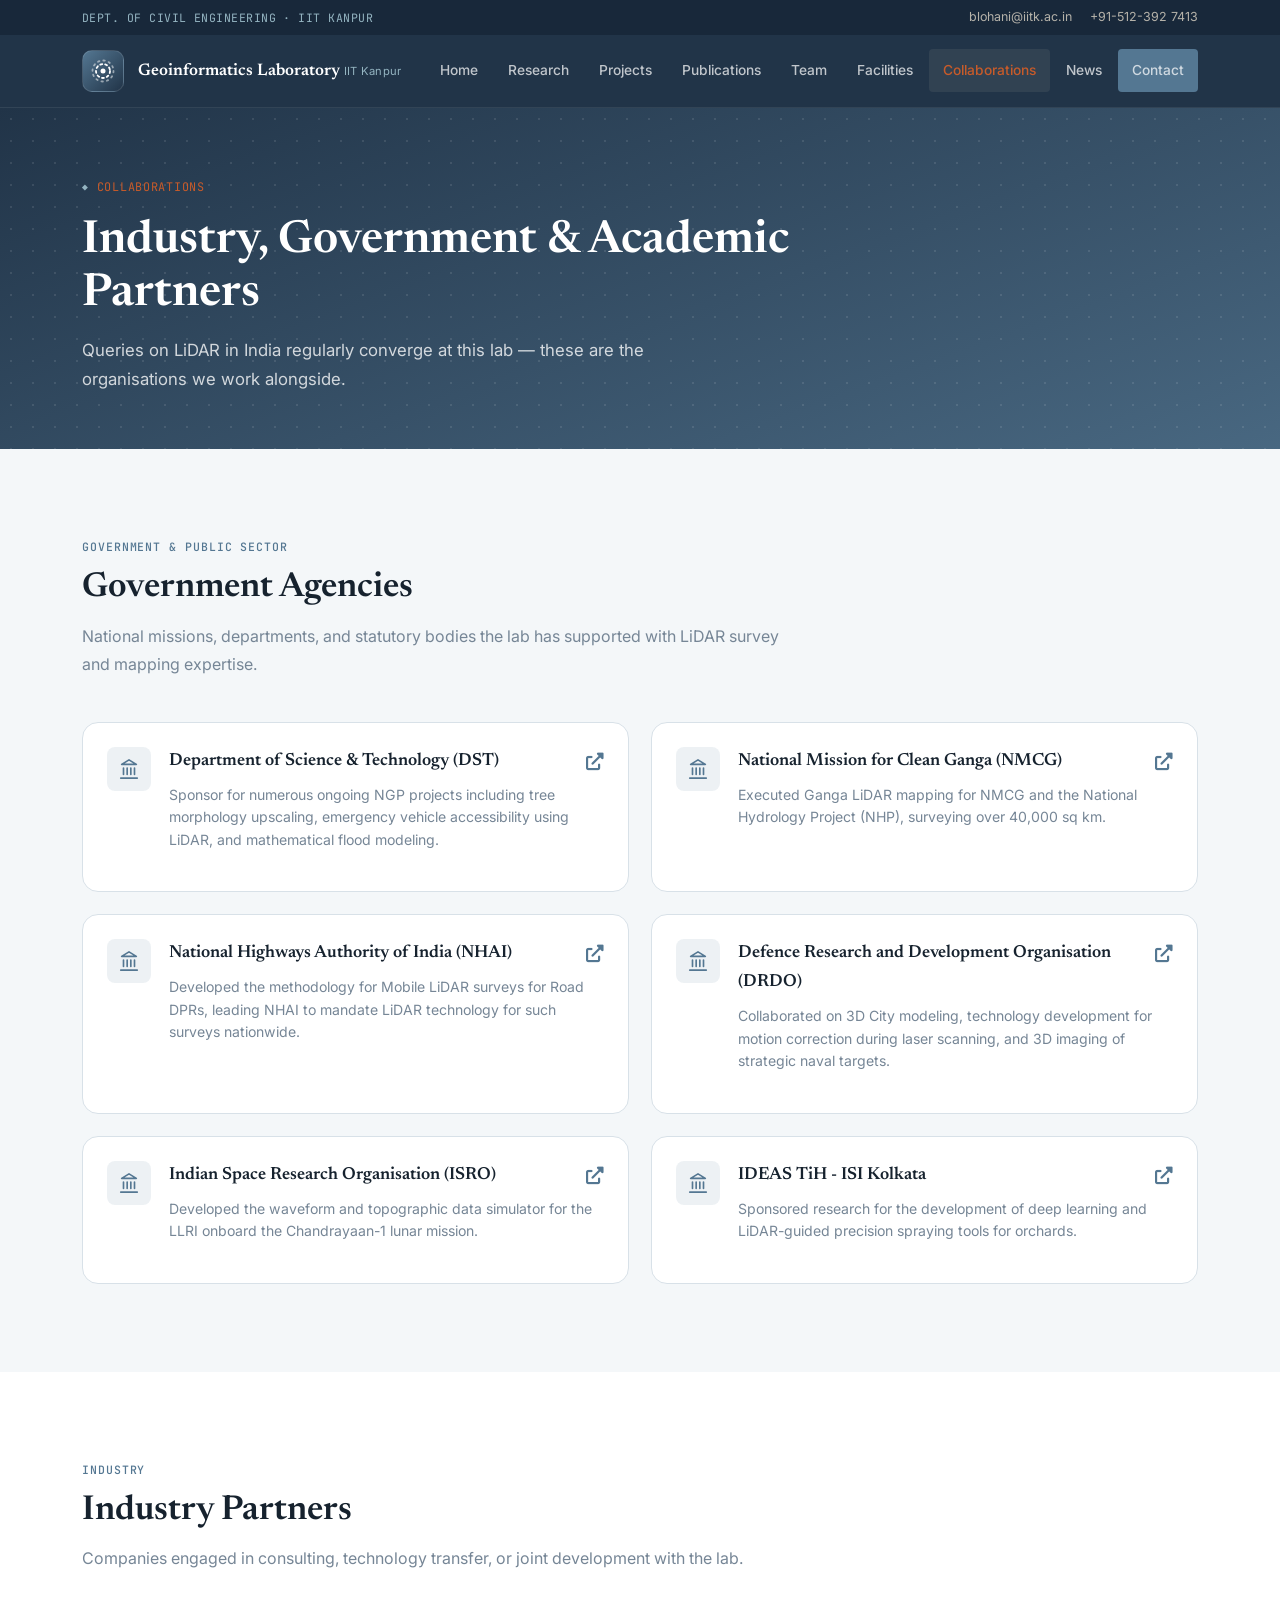
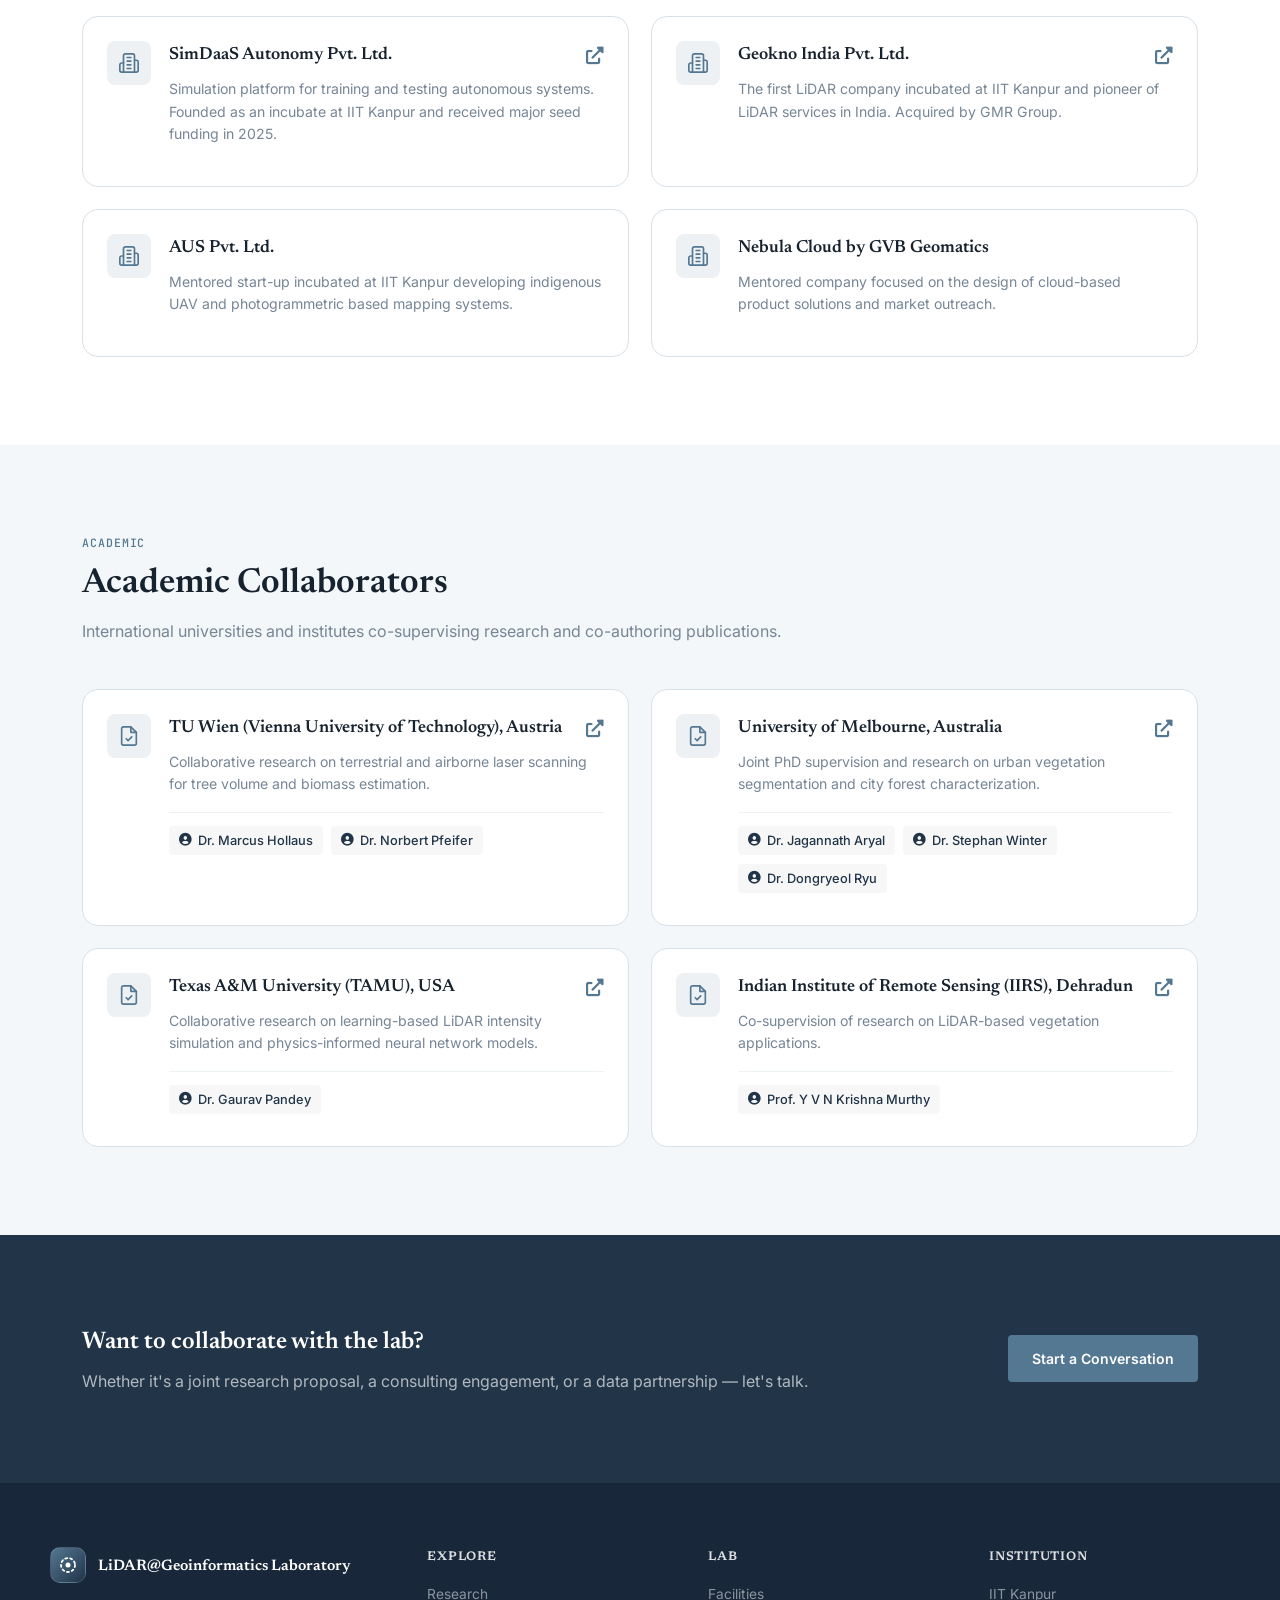
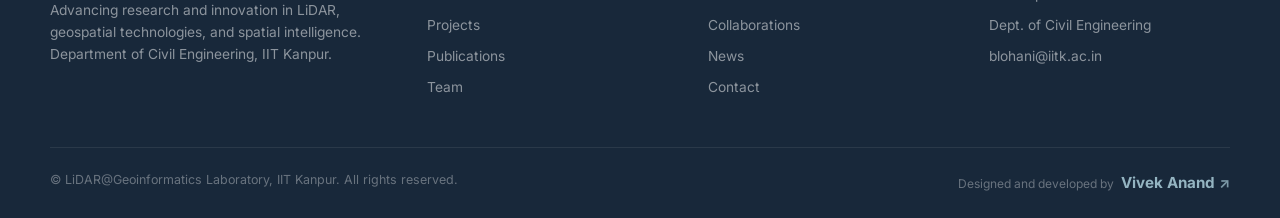
==== collaborations.html @ 69f72c07 "Add files via upload" ====
<!DOCTYPE html>
<html lang="en">
<head>
<meta charset="UTF-8">
<meta name="viewport" content="width=device-width, initial-scale=1.0">
<title>Collaborations — Geoinformatics Laboratory, IIT Kanpur</title>
<meta name="description" content="Industry, government, and academic collaborators of the Geoinformatics Laboratory, IIT Kanpur.">
<link rel="preconnect" href="https://fonts.googleapis.com">
<link rel="preconnect" href="https://fonts.gstatic.com" crossorigin>
<link rel="stylesheet" href="css/style.css">
<link href="https://cdnjs.cloudflare.com/ajax/libs/font-awesome/6.0.0/css/all.min.css" rel="stylesheet">
<style>
  .collab-card { display: flex; gap: 18px; align-items: flex-start; padding: 24px; background: var(--white); border: 1px solid var(--line); border-radius: var(--r-lg); transition: border-color .2s, box-shadow .2s; height: 100%;}
  .collab-card:hover { border-color: var(--steel); box-shadow: var(--shadow); }
  .collab-icon { flex-shrink: 0; width: 44px; height: 44px; border-radius: var(--r); background: var(--steel-10); display: flex; align-items: center; justify-content: center; }
  .collab-icon svg { width: 22px; height: 22px; stroke: var(--steel); }
  .collab-content { flex: 1; }
  .collab-title-row { display: flex; justify-content: space-between; align-items: flex-start; margin-bottom: 8px;}
  .collab-card h3 { font-size: 1.1rem; color: var(--ink); margin: 0; }
  .collab-desc { font-size: 0.88rem; color: var(--muted); line-height: 1.6; margin-bottom: 16px; }
  
  /* Styling for specific collaborator names and links */
  .collab-persons { border-top: 1px solid var(--line-soft); padding-top: 12px; margin-top: auto; }
  .collab-person { display: inline-flex; align-items: center; gap: 6px; font-size: 0.8rem; color: var(--navy); font-weight: 500; background: rgba(0, 0, 0, 0.03); padding: 4px 10px; border-radius: 4px; margin-right: 8px; margin-bottom: 8px; text-decoration: none; transition: background 0.2s;}
  .collab-person:hover { background: rgba(0, 0, 0, 0.08); }
  .org-link { color: var(--steel); transition: color 0.2s; font-size: 1.1rem; }
  .org-link:hover { color: var(--navy); }
</style>
</head>
<body>

<div class="topbar">
  <div class="container">
    <span class="topbar-tag">DEPT. OF CIVIL ENGINEERING · IIT KANPUR</span>
    <div class="topbar-links">
      <a href="mailto:blohani@iitk.ac.in">blohani@iitk.ac.in</a>
      <a href="tel:+915123927413">+91-512-392 7413</a>
    </div>
  </div>
</div>

<header class="site-nav">
  <div class="container nav-row">
    <a class="brand" href="index.html">
      <span class="brand-mark">
        <svg viewBox="0 0 24 24" fill="none" stroke="white" stroke-width="1.8" stroke-linecap="round" stroke-linejoin="round">
          <circle cx="12" cy="12" r="2.5" fill="white" stroke="none"/>
          <circle cx="12" cy="12" r="7" stroke-dasharray="2 3"/>
          <circle cx="12" cy="12" r="10.5" stroke-dasharray="1.5 4" opacity="0.5"/>
        </svg>
      </span>
      <span class="brand-text">
        <span class="b1">Geoinformatics Laboratory</span>
        <span class="b2">IIT Kanpur</span>
      </span>
    </a>
    <nav class="nav-links">
      <a href="index.html">Home</a>
      <a href="research.html">Research</a>
      <a href="projects.html">Projects</a>
      <a href="publications.html">Publications</a>
      <a href="team.html">Team</a>
      <a href="facilities.html">Facilities</a>
      <a href="collaborations.html">Collaborations</a>
      <a href="news.html">News</a>
      <a href="contact.html" class="nav-cta">Contact</a>
    </nav>
    <button class="nav-toggle" aria-label="Toggle menu">
      <svg viewBox="0 0 24 24" fill="none" stroke="currentColor" stroke-width="2" stroke-linecap="round"><line x1="3" y1="6" x2="21" y2="6"/><line x1="3" y1="12" x2="21" y2="12"/><line x1="3" y1="18" x2="21" y2="18"/></svg>
    </button>
  </div>
  <div class="mobile-menu">
    <a href="index.html">Home</a>
    <a href="research.html">Research</a>
    <a href="projects.html">Projects</a>
    <a href="publications.html">Publications</a>
    <a href="team.html">Team</a>
    <a href="facilities.html">Facilities</a>
    <a href="collaborations.html">Collaborations</a>
    <a href="news.html">News</a>
    <a href="contact.html">Contact</a>
  </div>
</header>

<main>

  <div class="page-header">
    <div class="scan-field"></div>
    <div class="container">
      <div class="page-eyebrow">Collaborations</div>
      <h1>Industry, Government &amp; Academic Partners</h1>
      <p class="lead">Queries on LiDAR in India regularly converge at this lab — these are the organisations we work alongside.</p>
    </div>
  </div>

  <section class="section">
    <div class="container">
      <div class="section-head">
        <div class="kicker">Government &amp; Public Sector</div>
        <h2 class="section-title">Government Agencies</h2>
        <p class="section-desc">National missions, departments, and statutory bodies the lab has supported with LiDAR survey and mapping expertise.</p>
      </div>
      <div class="grid-2" id="government-grid"></div>
    </div>
  </section>

  <section class="section alt">
    <div class="container">
      <div class="section-head">
        <div class="kicker">Industry</div>
        <h2 class="section-title">Industry Partners</h2>
        <p class="section-desc">Companies engaged in consulting, technology transfer, or joint development with the lab.</p>
      </div>
      <div class="grid-2" id="industry-grid"></div>
    </div>
  </section>

  <section class="section">
    <div class="container">
      <div class="section-head">
        <div class="kicker">Academic</div>
        <h2 class="section-title">Academic Collaborators</h2>
        <p class="section-desc">International universities and institutes co-supervising research and co-authoring publications.</p>
      </div>
      <div class="grid-2" id="academic-grid"></div>
    </div>
  </section>

  <section class="section navy">
    <div class="container">
      <div class="cta-band" style="background:transparent;padding:0;display:flex;align-items:center;justify-content:space-between;gap:32px;flex-wrap:wrap;">
        <div>
          <h2 style="color:#fff;font-size:1.5rem;">Want to collaborate with the lab?</h2>
          <p style="color:rgba(255,255,255,0.65);margin-top:6px;">Whether it's a joint research proposal, a consulting engagement, or a data partnership — let's talk.</p>
        </div>
        <a href="contact.html" class="btn btn-primary">Start a Conversation</a>
      </div>
    </div>
  </section>

</main>

<footer class="site-footer">
  <div class="container footer-top">
    <div class="footer-grid">
      <div class="footer-col">
        <div class="footer-brand">
          <span class="brand-mark" style="width:36px;height:36px;">
            <svg viewBox="0 0 24 24" fill="none" stroke="white" stroke-width="1.8" stroke-linecap="round" stroke-linejoin="round" width="20" height="20">
              <circle cx="12" cy="12" r="2.5" fill="white" stroke="none"/>
              <circle cx="12" cy="12" r="7" stroke-dasharray="2 3"/>
            </svg>
          </span>
          <span class="brand-text"><span class="b1" style="font-size:0.95rem;">LiDAR@Geoinformatics Laboratory</span></span>
        </div>
        <p>Advancing research and innovation in LiDAR, geospatial technologies, and spatial intelligence. Department of Civil Engineering, IIT Kanpur.</p>
      </div>
      <div class="footer-col">
        <h4>Explore</h4>
        <a href="research.html">Research</a>
        <a href="projects.html">Projects</a>
        <a href="publications.html">Publications</a>
        <a href="team.html">Team</a>
      </div>
      <div class="footer-col">
        <h4>Lab</h4>
        <a href="facilities.html">Facilities</a>
        <a href="collaborations.html">Collaborations</a>
        <a href="news.html">News</a>
        <a href="contact.html">Contact</a>
      </div>
      <div class="footer-col">
        <h4>Institution</h4>
        <a href="https://www.iitk.ac.in" target="_blank" rel="noopener">IIT Kanpur</a>
        <a href="https://www.iitk.ac.in/ce/" target="_blank" rel="noopener">Dept. of Civil Engineering</a>
        <a href="mailto:blohani@iitk.ac.in">blohani@iitk.ac.in</a>
      </div>
    </div>
  </div>
  <div class="container footer-bottom">
    <span>
        © LiDAR@Geoinformatics Laboratory, IIT Kanpur. All rights reserved.
    </span>

    <span class="footer-credit">
      Designed and developed by
      <a href="https://home.iitk.ac.in/~viveka21/"
         target="_blank"
         rel="noopener"
         class="developer-link">
         Vivek Anand
      </a>
  </span>
</div>
</footer>

<script src="js/main.js"></script>
<script>
GeoLab.fetchJSON('data/collaborations.json').then(function (data) {
  // We wrap the cards in a div with display:flex so they stretch to the same height.
  renderCollabs('government-grid', data.government, 'landmark');
  renderCollabs('industry-grid', data.industry, 'building-2');
  renderCollabs('academic-grid', data.academic, 'file-check');
}).catch(function () {
  ['government-grid','industry-grid','academic-grid'].forEach(function (id) {
    GeoLab.showError(document.getElementById(id), 'collaborations');
  });
});

function renderCollabs(elId, items, icon) {
  var el = document.getElementById(elId);
  if (!items || !items.length) { el.innerHTML = GeoLab.emptyState('No entries yet in this category.'); return; }
  
  el.innerHTML = items.map(function (c) {
    var orgLink = c.link ? '<a href="' + GeoLab.escapeHTML(c.link) + '" target="_blank" class="org-link"><i class="fas fa-external-link-alt"></i></a>' : '';
    
    var personsHtml = '';
    if (c.persons && c.persons.length > 0) {
      personsHtml = '<div class="collab-persons">' + c.persons.map(function(p) {
        if (p.link) {
          return '<a href="' + GeoLab.escapeHTML(p.link) + '" target="_blank" class="collab-person"><i class="fas fa-user-circle"></i> ' + GeoLab.escapeHTML(p.name) + '</a>';
        } else {
          return '<span class="collab-person"><i class="fas fa-user-circle"></i> ' + GeoLab.escapeHTML(p.name) + '</span>';
        }
      }).join('') + '</div>';
    }

    return '<div style="display:flex; flex-direction:column;">' +
             '<div class="collab-card">' +
               '<div class="collab-icon">' + GeoLab.svgIcon(icon) + '</div>' +
               '<div class="collab-content">' +
                 '<div class="collab-title-row">' +
                   '<h3>' + GeoLab.escapeHTML(c.name) + '</h3>' +
                   orgLink +
                 '</div>' +
                 '<p class="collab-desc">' + GeoLab.escapeHTML(c.description) + '</p>' +
                 personsHtml +
               '</div>' +
             '</div>' +
           '</div>';
  }).join('');
}
</script>
</body>
</html>
---- css/style.css ----
/* ============================================================
   Geoinformatics Laboratory — IIT Kanpur
   Shared design system
   ============================================================ */

@import url('https://fonts.googleapis.com/css2?family=Newsreader:ital,opsz,wght@0,6..72,400;0,6..72,500;0,6..72,600;0,6..72,700;1,6..72,400&family=Inter:wght@400;500;600;700&family=JetBrains+Mono:wght@400;500&display=swap');
:root {

  --navy:        #213448;
  --navy-deep:   #18283a;
  --steel:       #547792;
  --mist:        #94B4C1;
  --sand:        #c75b2a;

  --accent:      #5FD3E8;

  --ink:         #16222e;
  --body:        #465766;
  --muted:       #768696;

  --line:        #d8e1e8;
  --line-soft:   #edf2f5;

  --white:       #ffffff;
  --off-white:   #fafbfd;
  --paper:       #f4f7f9;

  --navy-05:     rgba(33,52,72,.05);
  --navy-08:     rgba(33,52,72,.08);
  --navy-12:     rgba(33,52,72,.12);

  --steel-10:    rgba(84,119,146,.10);
  --steel-15:    rgba(84,119,146,.15);

  --mist-20:     rgba(148,180,193,.20);

  --ok:          #3f7a5c;
  --ok-bg:       #e7f1ea;

  --f-display:'Newsreader',Georgia,serif;
  --f-body:'Inter',system-ui,sans-serif;
  --f-mono:'JetBrains Mono',monospace;

  --r-sm:4px;
  --r:8px;
  --r-lg:16px;

  --shadow-sm:0 1px 2px rgba(22,34,46,.06);
  --shadow:0 4px 16px rgba(22,34,46,.08);
  --shadow-lg:0 12px 36px rgba(22,34,46,.14);

  --max:1180px;
}


@media (prefers-reduced-motion: reduce) {
  *, *::before, *::after { animation-duration: 0.001ms !important; animation-iteration-count: 1 !important; transition-duration: 0.001ms !important; scroll-behavior: auto !important; }
}

* , *::before, *::after { box-sizing: border-box; margin: 0; padding: 0; }
html { scroll-behavior: smooth; }
body {
  font-family: var(--f-body);
  background: var(--paper);
  color: var(--body);
  font-size: 16px;
  line-height: 1.65;
  -webkit-font-smoothing: antialiased;
}
img { max-width: 100%; display: block; }
a { color: inherit; }
:focus-visible { outline: 2px solid var(--steel); outline-offset: 3px; border-radius: 2px; }

h1, h2, h3, h4 { font-family: var(--f-display); color: var(--ink); font-weight: 600; }

.mono { font-family: var(--f-mono); }

.container { max-width: var(--max); margin: 0 auto; padding: 0 32px; }

/* ============================================================
   Scan-line texture (signature motif)
   A thin horizontal sweep + faint point-cloud dot field, used
   sparingly to evoke an actual LiDAR scan raster rather than
   generic decoration.
   ============================================================ */
.scan-field {
  position: absolute; inset: 0;
  background-image:
    radial-gradient(rgba(255,255,255,0.10) 1px, transparent 1px);
  background-size: 22px 22px;
  pointer-events: none;
}
.scan-sweep {
  position: absolute; left: 0; right: 0; height: 1px;
  background: linear-gradient(90deg, transparent, rgba(234,224,207,0.85), transparent);
  animation: sweep 6s ease-in-out infinite;
  pointer-events: none;
}
@keyframes sweep {
  0%   { top: 6%; opacity: 0; }
  8%   { opacity: 1; }
  50%  { top: 94%; opacity: 1; }
  58%  { opacity: 0; }
  100% { top: 94%; opacity: 0; }
}

/* ============================================================
   Top utility bar + Nav
   ============================================================ */
.topbar {
  background: var(--navy-deep);
  color: rgba(234,224,207,0.75);
  font-size: 0.78rem;
  padding: 7px 0;
}
.topbar .container { display: flex; justify-content: space-between; align-items: center; flex-wrap: wrap; gap: 6px; }
.topbar-tag { letter-spacing: 0.04em; font-family: var(--f-mono); font-size: 0.72rem; color: var(--mist); }
.topbar a { color: rgba(234,224,207,0.75); text-decoration: none; }
.topbar a:hover { color: var(--sand); }
.topbar-links { display: flex; gap: 18px; }

header.site-nav {
  position: sticky; top: 0; z-index: 200;
  background: var(--navy);
  border-bottom: 1px solid rgba(255,255,255,0.08);
}
.nav-row {
  display: flex; align-items: center; justify-content: space-between;
  height: 72px;
  gap: 24px;
}
.brand { display: flex; align-items: center; gap: 14px; text-decoration: none; flex-shrink: 0; }
.brand-mark {
  width: 42px; height: 42px; flex-shrink: 0;
  border-radius: 10px;
  background: linear-gradient(135deg, var(--steel), var(--navy));
  display: flex; align-items: center; justify-content: center;
  border: 1px solid rgba(255,255,255,0.12);
}
.brand-mark svg { width: 24px; height: 24px; }
.brand-text { line-height: 1.25; }
.brand-text .b1 { font-family: var(--f-display); font-weight: 600; font-size: 1.05rem; color: var(--white); }
.brand-text .b2 { font-size: 0.7rem; color: var(--mist); letter-spacing: 0.02em; }

.nav-links { display: flex; align-items: center; gap: 2px; }
.nav-links a {
  font-size: 0.86rem; font-weight: 500; color: rgba(255,255,255,0.72);
  text-decoration: none; padding: 10px 14px; border-radius: var(--r-sm);
  transition: color 0.15s, background 0.15s;
  white-space: nowrap;
}
.nav-links a:hover { color: var(--white); background: rgba(255,255,255,0.07); }
.nav-links a.active { color: var(--sand); background: rgba(234,224,207,0.08); }
.nav-cta{
  background: var(--steel);
  color: white;
  padding: 10px 18px;
  border-radius: 999px;
  text-decoration: none;
  font-weight: 600;
  transition: all .25s ease;
}

.nav-cta:hover{
  background: var(--navy);
  transform: translateY(-2px);
}

.nav-toggle {
  display: none; background: none; border: none; cursor: pointer;
  width: 38px; height: 38px; color: var(--white);
}
.nav-toggle svg { width: 24px; height: 24px; }

/* Hide mobile menu globally on desktop */
.mobile-menu {
  display: none;
}

@media (max-width: 1020px) {
  .nav-links { display: none; }
  .nav-toggle { display: flex; align-items: center; justify-content: center; }
  
  .mobile-menu {
    /* Base display: none is now handled globally above, 
       we just define how it should look here */
    flex-direction: column;
    background: var(--navy-deep);
    border-top: 1px solid rgba(255,255,255,0.08);
    padding: 8px 24px 18px;
  }
  .mobile-menu.open { display: flex; }
  .mobile-menu a {
    color: rgba(255,255,255,0.8); text-decoration: none;
    padding: 12px 4px; font-size: 0.95rem; font-weight: 500;
    border-bottom: 1px solid rgba(255,255,255,0.06);
  }
  .mobile-menu a.active { color: var(--sand); }
}

/* ============================================================
   Page header (used on every interior page)
   ============================================================ */
.page-header {
  background: linear-gradient(160deg, var(--navy) 0%, var(--steel) 130%);
  color: var(--white);
  padding: 64px 0 56px;
  position: relative;
  overflow: hidden;
}
.page-header .container { position: relative; z-index: 1; }
.page-eyebrow {
  display: inline-flex; align-items: center; gap: 8px;
  font-family: var(--f-mono); font-size: 0.74rem; letter-spacing: 0.06em;
  text-transform: uppercase; color: var(--sand);
  margin-bottom: 18px;
}
.page-eyebrow::before { content: '◆'; font-size: 0.6rem; color: var(--mist); }
.page-header h1 {
  font-size: clamp(2rem, 4vw, 2.85rem);
  color: var(--white); line-height: 1.15; max-width: 760px; font-weight: 600;
}
.page-header p.lead {
  margin-top: 16px; font-size: 1.05rem; color: rgba(255,255,255,0.78);
  max-width: 640px; line-height: 1.7;
}
.breadcrumb {
  font-size: 0.78rem; color: rgba(255,255,255,0.55); margin-bottom: 20px;
}
.breadcrumb a { text-decoration: none; color: rgba(255,255,255,0.55); }
.breadcrumb a:hover { color: var(--sand); }

/* ============================================================
   Section scaffolding
   ============================================================ */
main { display: block; }
.section { padding: 88px 0; }
.section.tight { padding: 56px 0; }
.section.alt { background: var(--white); }
.section.navy { background: var(--navy); color: rgba(255,255,255,0.82); }
.section.navy h2 { color: var(--white); }
.section.sand { background: var(--sand-40); }
.section-head { margin-bottom: 44px; max-width: 720px; }
.section-head.center { margin-left: auto; margin-right: auto; text-align: center; }
.kicker {
  font-family: var(--f-mono); font-size: 0.72rem; letter-spacing: 0.08em;
  text-transform: uppercase; color: var(--steel); margin-bottom: 12px; font-weight: 500;
}
.section.navy .kicker { color: var(--mist); }
h2.section-title {
  font-size: clamp(1.6rem, 3vw, 2.15rem); line-height: 1.2; margin-bottom: 12px;
}
.section-desc { color: var(--muted); font-size: 1rem; line-height: 1.75; }
.section.navy .section-desc { color: rgba(255,255,255,0.68); }

/* ============================================================
   Buttons
   ============================================================ */
.btn {
  display: inline-flex; align-items: center; gap: 8px;
  font-size: 0.88rem; font-weight: 600; text-decoration: none;
  padding: 12px 24px; border-radius: var(--r-sm); border: none; cursor: pointer;
  transition: transform 0.15s, box-shadow 0.15s, background 0.15s, color 0.15s, border-color .15s;
}
.btn:hover { transform: translateY(-1px); }
.btn-primary{
  background: var(--steel);
  color: var(--white);
  border: none;
}

.btn-primary:hover{
  background: var(--navy);
  color: var(--white);
  box-shadow: var(--shadow);
}
.btn-dark { background: var(--navy); color: var(--white); }
.btn-dark:hover { background: var(--navy-deep); box-shadow: var(--shadow); }
.btn-outline { background: transparent; color: var(--white); border: 1.5px solid rgba(255,255,255,0.4); }
.btn-outline:hover { background: rgba(255,255,255,0.1); border-color: rgba(255,255,255,0.7); }
.btn-outline-dark { background: transparent; color: var(--navy); border: 1.5px solid var(--line); }
.btn-outline-dark:hover { border-color: var(--steel); background: var(--steel-10); }
.btn-sm { padding: 8px 16px; font-size: 0.8rem; }

/* ============================================================
   Stat strip
   ============================================================ */
.stat-strip { background: var(--navy-deep); }
.stat-grid {
  display: grid; grid-template-columns: repeat(6, 1fr);
  padding: 30px 0;
}
.stat-cell { text-align: center; padding: 8px 14px; border-right: 1px solid rgba(255,255,255,0.08); }
.stat-cell:last-child { border-right: none; }
.stat-num {
  font-family: var(--f-display); font-size: 1.9rem; font-weight: 700;
  color: var(--sand); line-height: 1; margin-bottom: 6px; display: block;
}
.stat-label { font-size: 0.7rem; color: rgba(255,255,255,0.55); text-transform: uppercase; letter-spacing: 0.04em; line-height: 1.4; }

/* ============================================================
   Cards
   ============================================================ */
.card {
  background: var(--white); border: 1px solid var(--line);
  border-radius: var(--r-lg); padding: 28px;
  transition: border-color 0.2s, box-shadow 0.2s, transform 0.2s;
}
.card:hover { border-color: var(--steel); box-shadow: var(--shadow); transform: translateY(-3px); }
.card-icon {
  width: 46px; height: 46px; border-radius: var(--r);
  background: var(--steel-10); display: flex; align-items: center; justify-content: center;
  margin-bottom: 16px;
}
.card-icon svg { width: 24px; height: 24px; stroke: var(--steel); }
.card h3 { font-size: 1rem; font-weight: 600; margin-bottom: 8px; }
.card p { font-size: 0.88rem; color: var(--muted); line-height: 1.65; }

.grid-3 { display: grid; grid-template-columns: repeat(3, 1fr); gap: 22px; }
.grid-2 { display: grid; grid-template-columns: repeat(2, 1fr); gap: 22px; }
.grid-4 { display: grid; grid-template-columns: repeat(4, 1fr); gap: 20px; }

/* ============================================================
   Tags / pills
   ============================================================ */
.tag {
  display: inline-block; background: var(--steel-10); color: var(--navy);
  border: 1px solid var(--mist-20); border-radius: 100px; padding: 5px 14px;
  font-size: 0.78rem; font-weight: 500;
}
.tag-row { display: flex; flex-wrap: wrap; gap: 8px; }
.badge {
  display: inline-flex; align-items: center; gap: 6px;
  font-size: 0.68rem; font-weight: 700; text-transform: uppercase; letter-spacing: 0.05em;
  padding: 4px 11px; border-radius: 100px;
}
.badge-ongoing { background: var(--ok-bg); color: var(--ok); }
.badge-completed { background: var(--line-soft); color: var(--muted); }
.badge-navy { background: var(--navy-08); color: var(--navy); }

/* ============================================================
   Filter buttons (publications / projects / news)
   ============================================================ */
.filter-row { display: flex; flex-wrap: wrap; gap: 8px; margin-bottom: 32px; }
.filter-btn {
  padding: 7px 16px; border-radius: 100px; font-size: 0.82rem; font-weight: 500;
  border: 1.5px solid var(--line); background: var(--white); color: var(--muted);
  cursor: pointer; transition: all 0.15s;
}
.filter-btn:hover { border-color: var(--steel); color: var(--navy); }
.filter-btn.active { background: var(--navy); color: var(--white); border-color: var(--navy); }

/* ============================================================
   List rows (publications, awards, news)
   ============================================================ */
.row-list { display: flex; flex-direction: column; gap: 14px; }
.row-item {
  background: var(--white); border: 1px solid var(--line); border-radius: var(--r);
  padding: 22px 26px; display: flex; gap: 22px; transition: border-color 0.2s, box-shadow .2s;
}
.row-item:hover { border-color: var(--steel); box-shadow: var(--shadow-sm); }
.row-year {
  flex-shrink: 0; font-family: var(--f-mono); font-size: 0.95rem; font-weight: 600;
  color: var(--steel); width: 56px; padding-top: 2px;
}
.row-title { font-weight: 600; font-size: 0.95rem; color: var(--ink); margin-bottom: 6px; line-height: 1.5; }
.row-meta { font-size: 0.82rem; color: var(--muted); }
.row-meta .sep { margin: 0 6px; color: var(--line); }
.row-link { color: var(--steel); font-weight: 500; text-decoration: none; }
.row-link:hover { text-decoration: underline; }

.more-btn {
  display: block; margin: 24px auto 0; background: none; border: 1.5px solid var(--line);
  color: var(--muted); border-radius: var(--r-sm); padding: 10px 26px; cursor: pointer;
  font-size: 0.85rem; font-weight: 600; transition: all 0.15s;
}
.more-btn:hover { border-color: var(--steel); color: var(--navy); }

/* ============================================================
   Tabs (team page)
   ============================================================ */
.tabs { display: flex; gap: 4px; border-bottom: 2px solid var(--line); margin-bottom: 36px; flex-wrap: wrap; }
.tab {
  padding: 11px 20px; font-size: 0.86rem; font-weight: 600; color: var(--muted);
  cursor: pointer; border-bottom: 2px solid transparent; margin-bottom: -2px;
  background: none; border-top: none; border-left: none; border-right: none; transition: all 0.15s;
}
.tab:hover { color: var(--navy); }
.tab.active { color: var(--navy); border-bottom-color: var(--steel); }

/* ============================================================
   Empty / loading state
   ============================================================ */
.empty-state {
  text-align: center; padding: 48px 24px; color: var(--muted);
  border: 1.5px dashed var(--line); border-radius: var(--r-lg); font-size: 0.9rem;
}
.skeleton {
  background: linear-gradient(90deg, var(--line-soft) 25%, var(--line) 37%, var(--line-soft) 63%);
  background-size: 400% 100%; animation: shimmer 1.4s ease infinite; border-radius: var(--r);
}
@keyframes shimmer { 0% { background-position: 100% 50%; } 100% { background-position: 0 50%; } }

/* ============================================================
   Footer
   ============================================================ */
footer.site-footer { background: var(--navy-deep); color: rgba(255,255,255,0.55); }
.footer-top { padding: 64px 0 40px; }
.footer-grid { display: grid; grid-template-columns: 1.4fr 1fr 1fr 1fr; gap: 40px; }
.footer-brand { display: flex; align-items: center; gap: 12px; margin-bottom: 16px; }
.footer-brand .brand-text .b1 { color: var(--white); }
.footer-col h4 {
  color: rgba(255,255,255,0.85); font-size: 0.78rem; text-transform: uppercase;
  letter-spacing: 0.06em; margin-bottom: 16px; font-weight: 600;
}
.footer-col a, .footer-col p { display: block; color: rgba(255,255,255,0.5); text-decoration: none; margin-bottom: 9px; font-size: 0.86rem; line-height: 1.6; }
.footer-col a:hover { color: var(--sand); }
.footer-bottom {
  border-top: 1px solid rgba(255,255,255,0.08); padding: 22px 0;
  display: flex; justify-content: space-between; flex-wrap: wrap; gap: 10px;
  font-size: 0.78rem; color: rgba(255,255,255,0.35);
}

/* ============================================================
   Responsive
   ============================================================ */
@media (max-width: 980px) {
  .grid-3, .grid-2, .grid-4 { grid-template-columns: 1fr 1fr; }
  .stat-grid { grid-template-columns: repeat(3, 1fr); }
  .stat-cell:nth-child(3) { border-right: none; }
  .footer-grid { grid-template-columns: 1fr 1fr; gap: 32px; }
  .topbar-links { gap: 12px; }
}
@media (max-width: 640px) {
  .container { padding: 0 20px; }
  .grid-3, .grid-2, .grid-4 { grid-template-columns: 1fr; }
  .stat-grid { grid-template-columns: repeat(2, 1fr); padding: 22px 0; }
  .stat-cell:nth-child(2n+1) { border-right: 1px solid rgba(255,255,255,0.08); }
  .stat-cell:nth-child(2n) { border-right: none; }
  .section { padding: 56px 0; }
  .page-header { padding: 48px 0 40px; }
  .footer-grid { grid-template-columns: 1fr; gap: 28px; }
  .footer-bottom { flex-direction: column; }
  .row-item { flex-direction: column; gap: 6px; }
  .row-year { width: auto; }
}

/* ============================================================
   Background Video Section
   ============================================================ */
   .has-bg-video {
    position: relative;
    overflow: hidden;
    /* Removes default background so video shows through */
    background: transparent; 
    /* Add this to your .has-bg-video block or under it */
    .has-bg-video .section-title,
    .has-bg-video .section-desc,
    .has-bg-video .mission-quote p,
    .has-bg-video .mission-quote cite {
      /* This creates a subtle dark glow behind text for contrast */
      text-shadow: 0 2px 4px rgba(0,0,0,0.5);
    }

    /* Make the quote box slightly more transparent to let more video through */
    .has-bg-video .mission-quote {
      background: rgba(0, 0, 0, 0.3); 
      border: 1px solid rgba(255, 255, 255, 0.2);
      backdrop-filter: blur(15px);
      -webkit-backdrop-filter: blur(15px);
    }
  }
  
  /* Forces the video to cover the entire section seamlessly */
  .bg-video {
    position: absolute;
    inset: 0;
    width: 100%;
    height: 100%;
    object-fit: cover;
    z-index: 0;
  }
  
  /* Subtle dark overlay so the text remains highly readable */
  .bg-overlay {
    position: absolute;
    inset: 0;
    /* Reduced from 0.82 to 0.5 for more video visibility */
    background: var(--navy-deep);
    opacity: 0.5; 
    z-index: 1;
    pointer-events: none;
  }

  .content-front {
    background: radial-gradient(circle, rgba(0,0,0,0.2) 0%, transparent 70%);
 }
  
  /* Pull the text and grid forward */
  .has-bg-video .content-front {
    position: relative;
    z-index: 2;
  }
  
  /* Override text colors for this dark section to ensure contrast */
  .has-bg-video .section-title {
    color: var(--white);
  }
  .has-bg-video .kicker {
    color: var(--mist);
  }
  .has-bg-video .section-desc {
    color: rgba(255, 255, 255, 0.75);
  }
  
  /* Give the quote box a modern frosted-glass look over the video */
  .has-bg-video .mission-quote {
    background: rgba(255, 255, 255, 0.04);
    border: 1px solid rgba(255, 255, 255, 0.12);
    border-left: 4px solid var(--steel);
    color: var(--white);
    backdrop-filter: blur(12px);
    -webkit-backdrop-filter: blur(12px);
  }
  .has-bg-video .mission-quote cite {
    color: var(--mist);
  }

  .footer-credit{
    font-size:0.75rem;
}

.developer-link{
    color:#94B4C1;
    font-size:0.95rem;
    font-weight:700;
    text-decoration:none;
    margin-left:4px;
    transition:all 0.3s ease;
    position:relative;
}

.developer-link:hover{
    color:#EAE0CF;
    text-shadow:
        0 0 8px rgba(148,180,193,0.6),
        0 0 16px rgba(148,180,193,0.3);
}

.developer-link::after{
    content:" ↗";
    font-size:0.9rem;
    opacity:0.8;
}
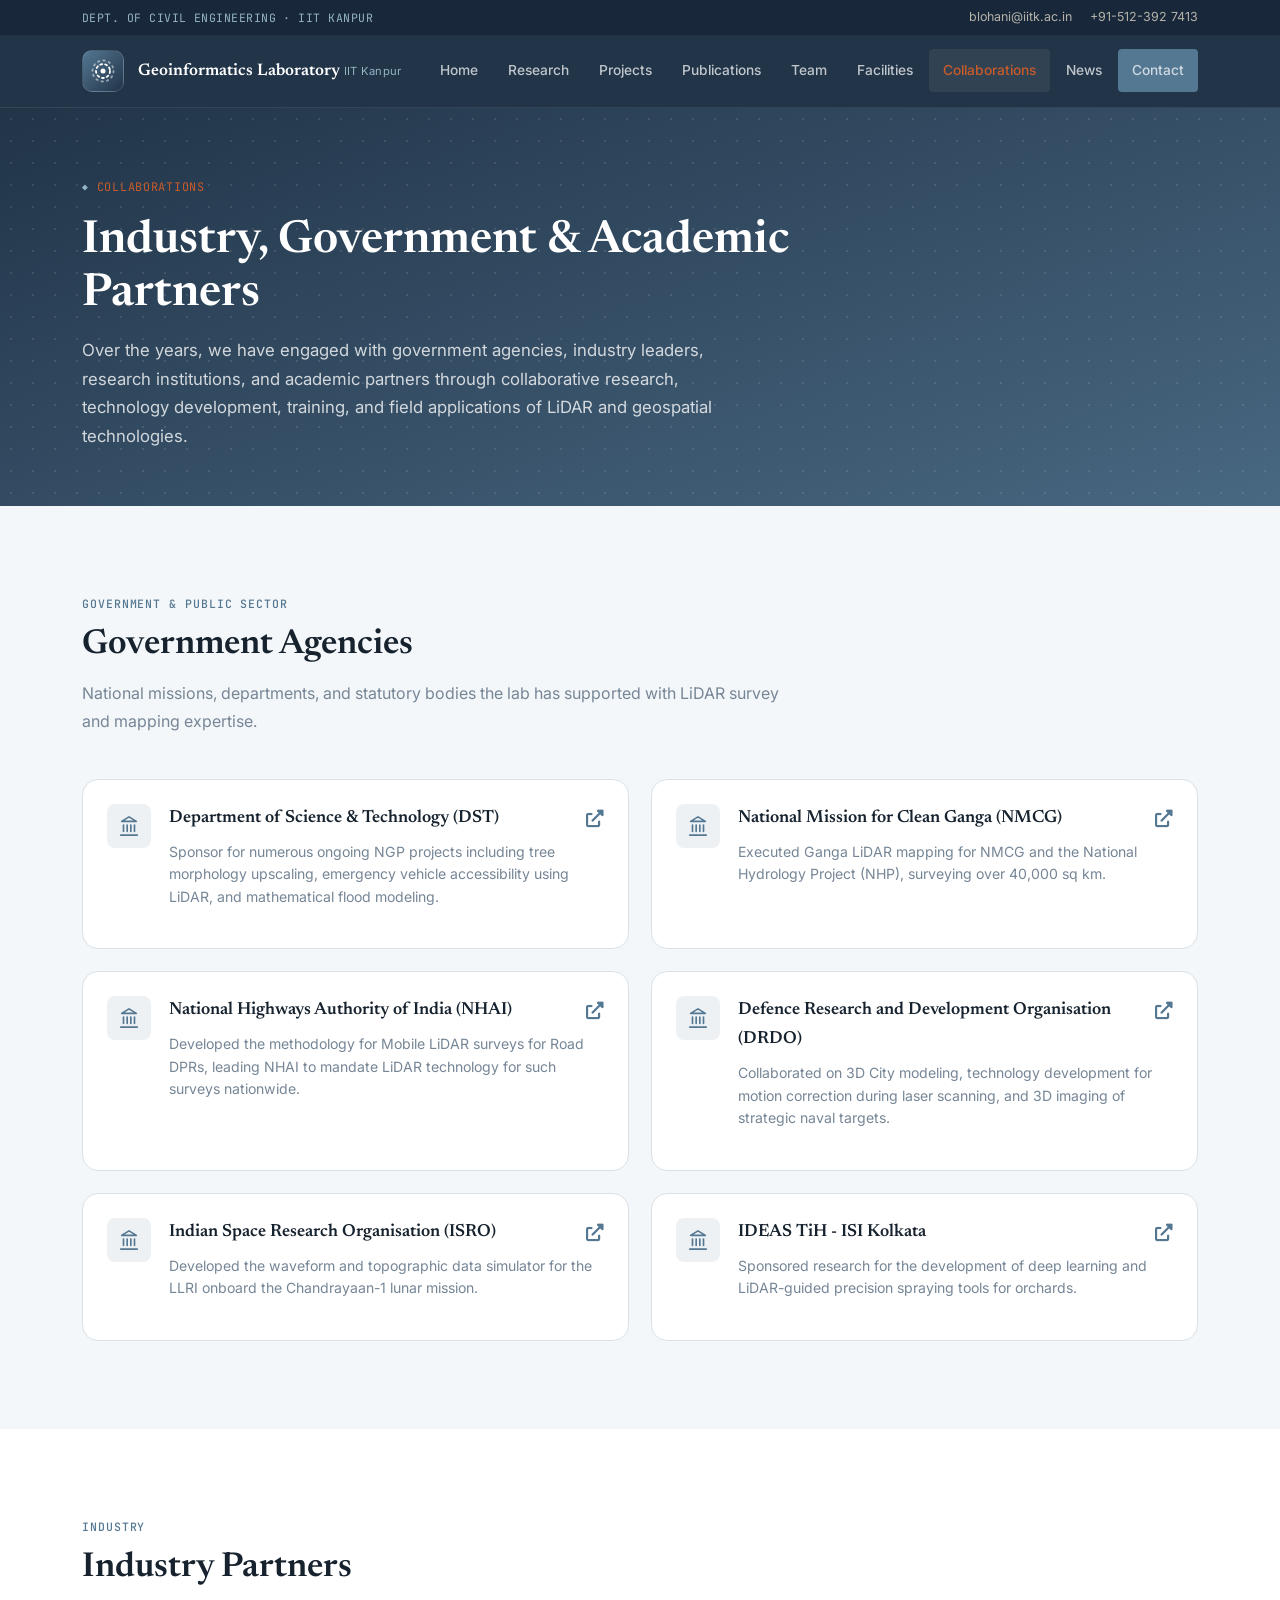
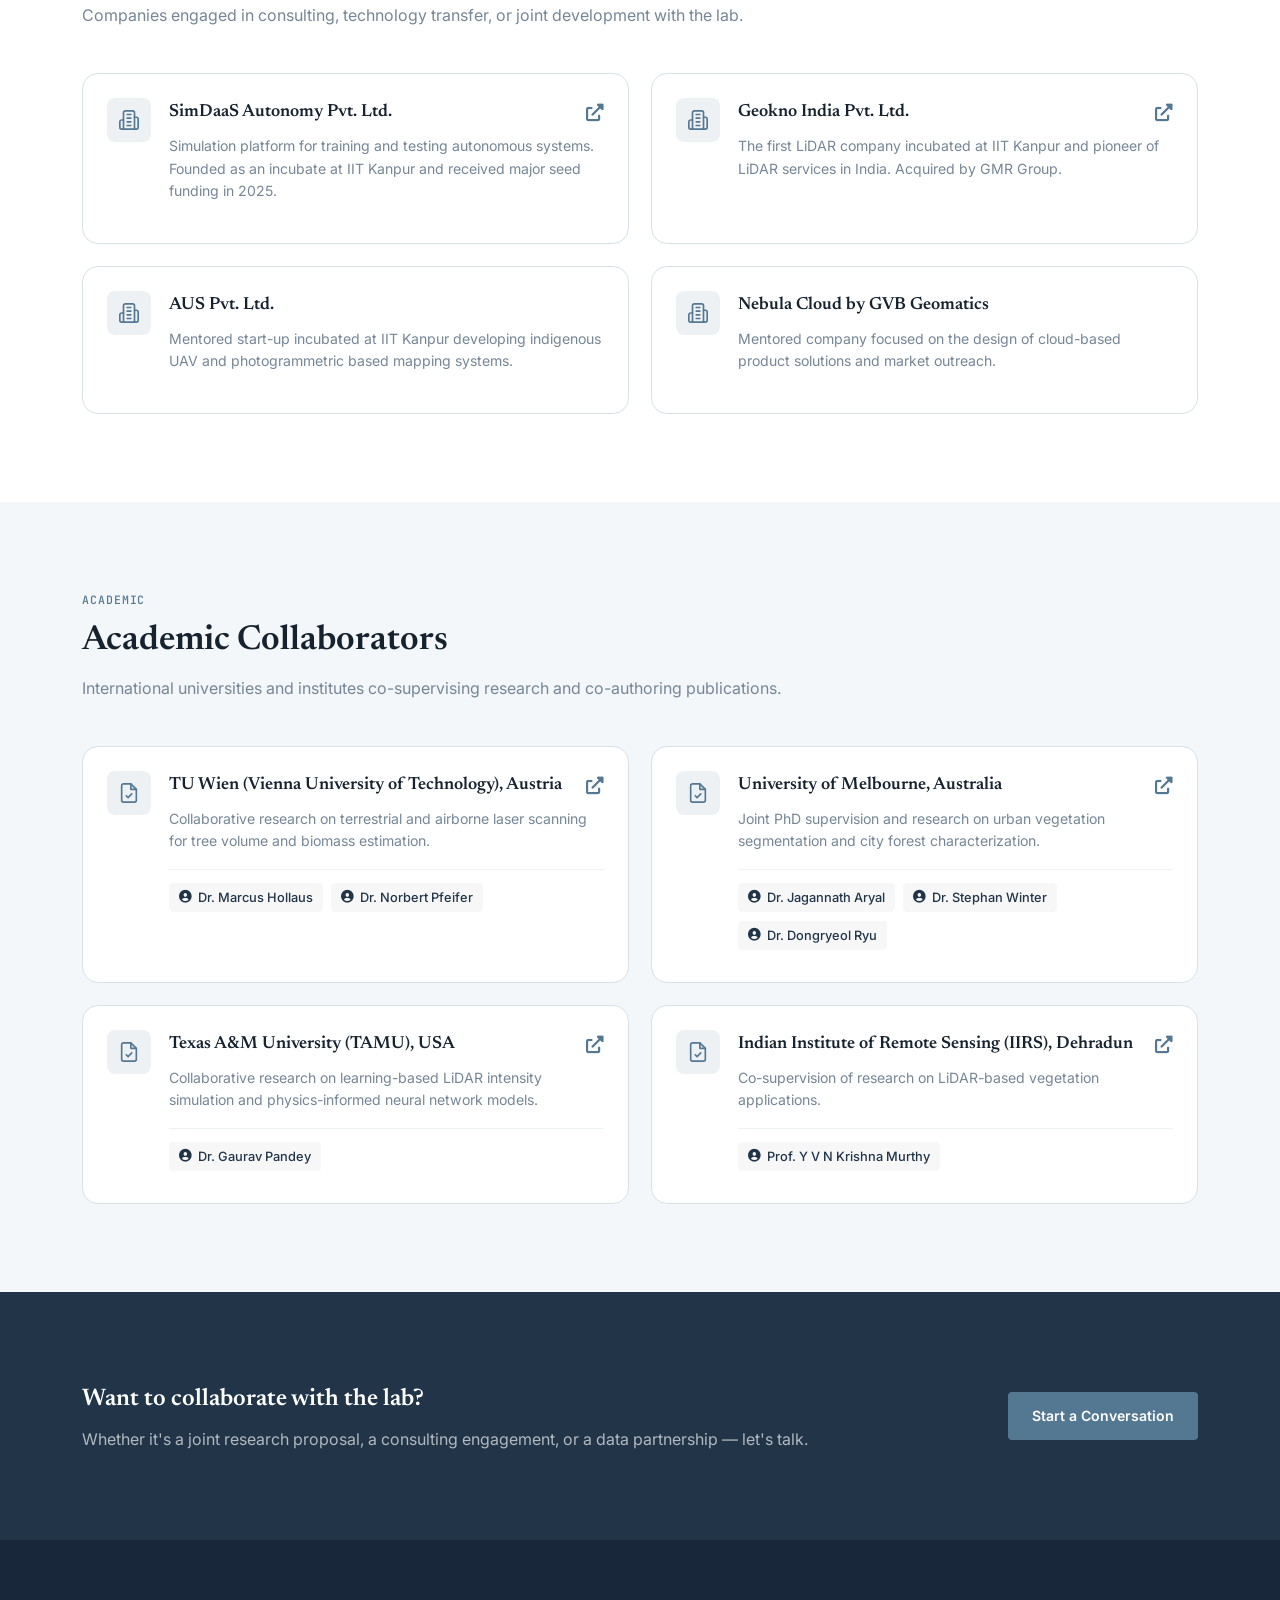
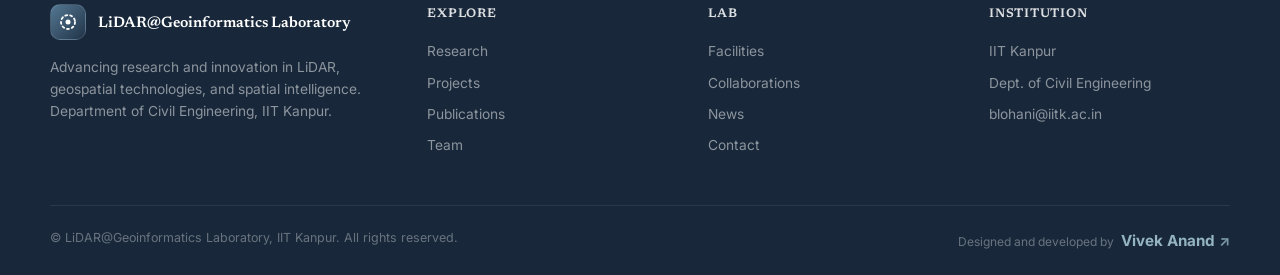
==== commit d9b2f557: "Add files via upload" ====
--- a/collaborations.html
+++ b/collaborations.html
@@ -89,7 +89,7 @@
     <div class="container">
       <div class="page-eyebrow">Collaborations</div>
       <h1>Industry, Government &amp; Academic Partners</h1>
-      <p class="lead">Queries on LiDAR in India regularly converge at this lab — these are the organisations we work alongside.</p>
+      <p class="lead">Over the years, we have engaged with government agencies, industry leaders, research institutions, and academic partners through collaborative research, technology development, training, and field applications of LiDAR and geospatial technologies.</p>
     </div>
   </div>
 
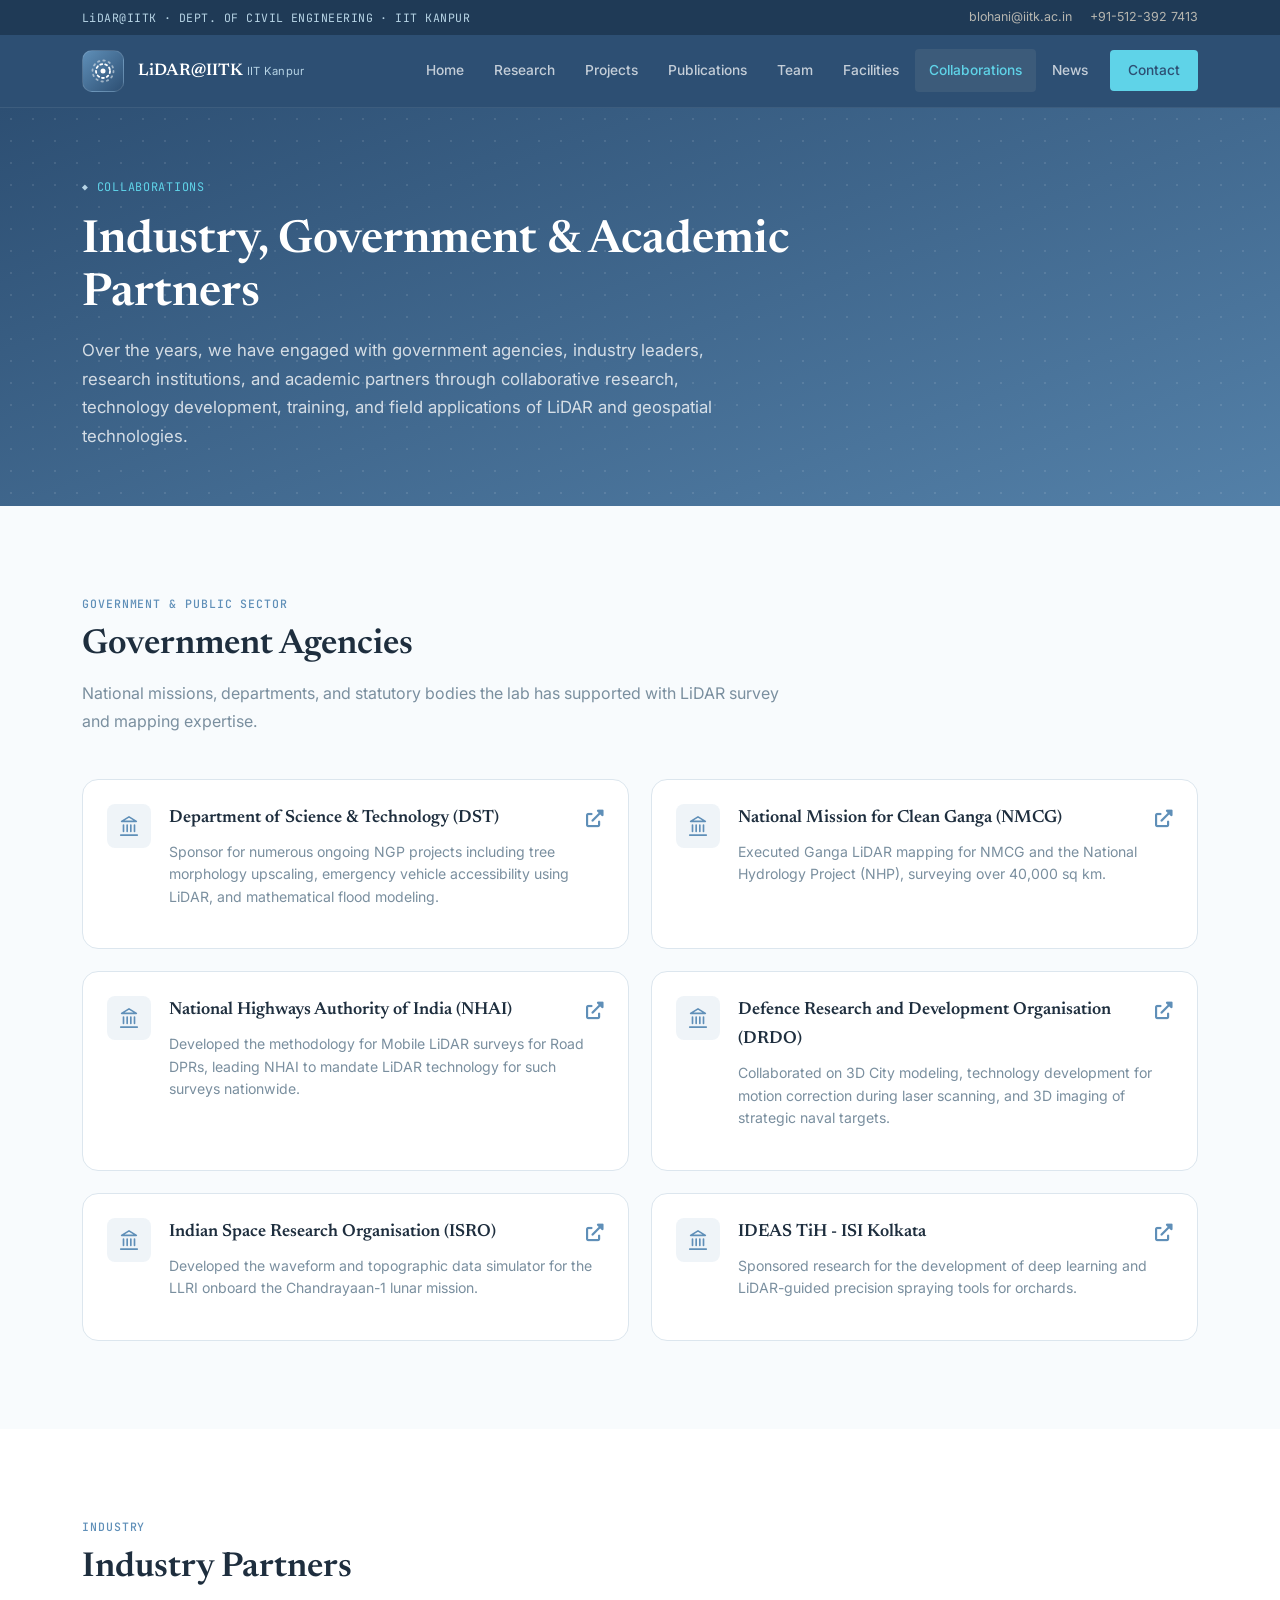
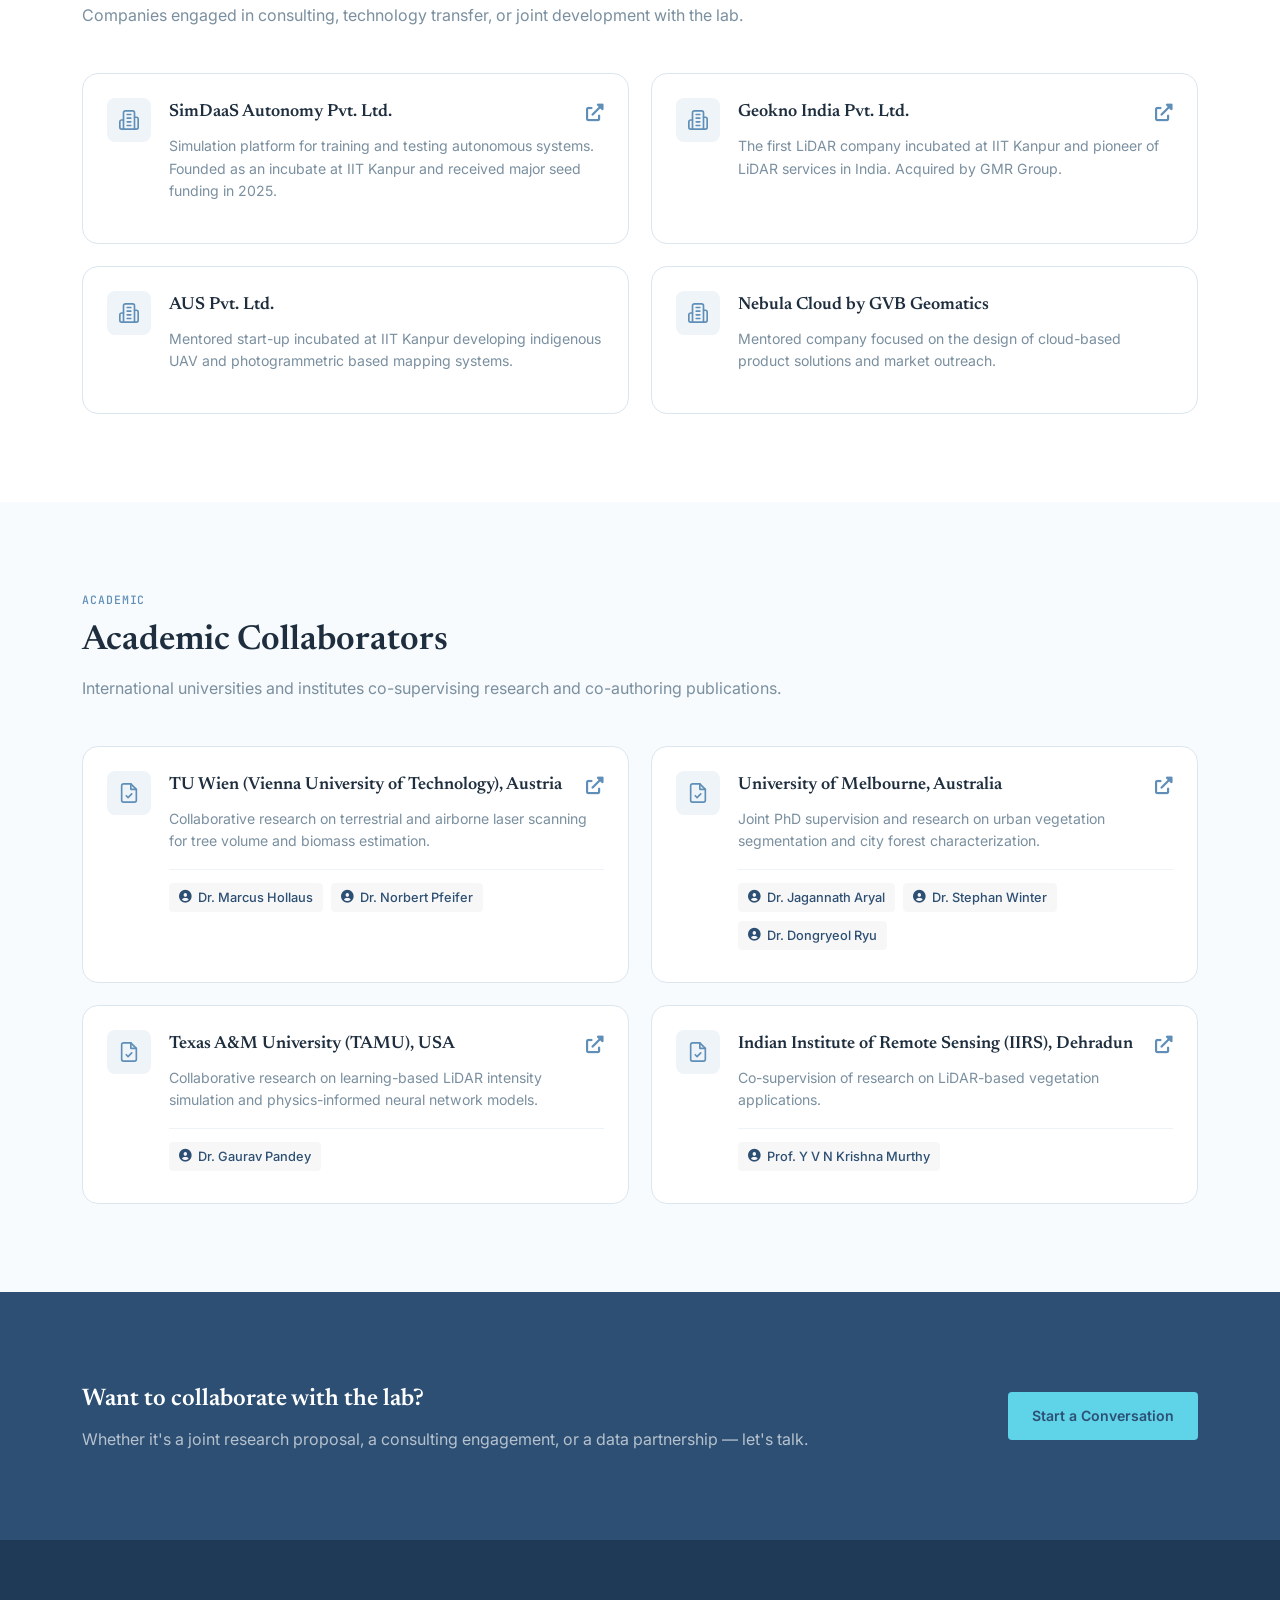
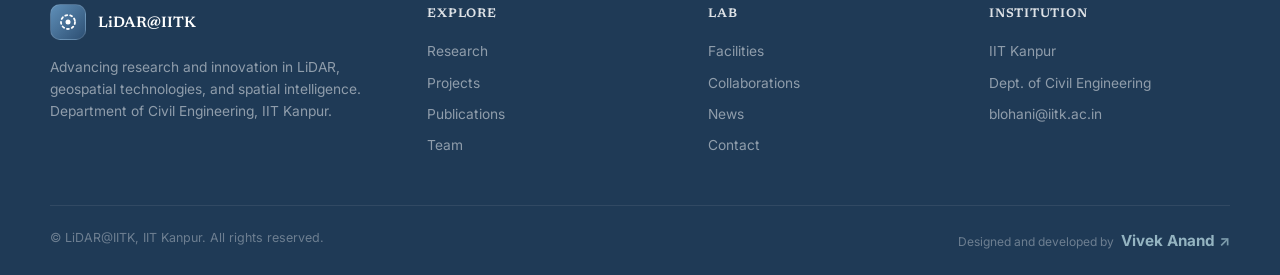
==== commit 476cb33a: "Add files via upload" ====
--- a/collaborations.html
+++ b/collaborations.html
@@ -3,7 +3,7 @@
 <head>
 <meta charset="UTF-8">
 <meta name="viewport" content="width=device-width, initial-scale=1.0">
-<title>Collaborations — Geoinformatics Laboratory, IIT Kanpur</title>
+<title>Collaborations — LiDAR@IITK, IIT Kanpur</title>
 <meta name="description" content="Industry, government, and academic collaborators of the Geoinformatics Laboratory, IIT Kanpur.">
 <link rel="preconnect" href="https://fonts.googleapis.com">
 <link rel="preconnect" href="https://fonts.gstatic.com" crossorigin>
@@ -31,7 +31,7 @@
 
 <div class="topbar">
   <div class="container">
-    <span class="topbar-tag">DEPT. OF CIVIL ENGINEERING · IIT KANPUR</span>
+    <span class="topbar-tag">LiDAR@IITK · DEPT. OF CIVIL ENGINEERING · IIT KANPUR</span>
     <div class="topbar-links">
       <a href="mailto:blohani@iitk.ac.in">blohani@iitk.ac.in</a>
       <a href="tel:+915123927413">+91-512-392 7413</a>
@@ -50,7 +50,7 @@
         </svg>
       </span>
       <span class="brand-text">
-        <span class="b1">Geoinformatics Laboratory</span>
+        <span class="b1">LiDAR@IITK</span>
         <span class="b2">IIT Kanpur</span>
       </span>
     </a>
@@ -151,7 +151,7 @@
               <circle cx="12" cy="12" r="7" stroke-dasharray="2 3"/>
             </svg>
           </span>
-          <span class="brand-text"><span class="b1" style="font-size:0.95rem;">LiDAR@Geoinformatics Laboratory</span></span>
+          <span class="brand-text"><span class="b1" style="font-size:0.95rem;">LiDAR@IITK</span></span>
         </div>
         <p>Advancing research and innovation in LiDAR, geospatial technologies, and spatial intelligence. Department of Civil Engineering, IIT Kanpur.</p>
       </div>
@@ -179,7 +179,7 @@
   </div>
   <div class="container footer-bottom">
     <span>
-        © LiDAR@Geoinformatics Laboratory, IIT Kanpur. All rights reserved.
+        © LiDAR@IITK, IIT Kanpur. All rights reserved.
     </span>
 
     <span class="footer-credit">
--- a/css/style.css
+++ b/css/style.css
@@ -4,54 +4,58 @@
    ============================================================ */
 
 @import url('https://fonts.googleapis.com/css2?family=Newsreader:ital,opsz,wght@0,6..72,400;0,6..72,500;0,6..72,600;0,6..72,700;1,6..72,400&family=Inter:wght@400;500;600;700&family=JetBrains+Mono:wght@400;500&display=swap');
+
 :root {
-
-  --navy:        #213448;
-  --navy-deep:   #18283a;
-  --steel:       #547792;
-  --mist:        #94B4C1;
-  --sand:        #c75b2a;
-
-  --accent:      #5FD3E8;
-
-  --ink:         #16222e;
-  --body:        #465766;
-  --muted:       #768696;
-
-  --line:        #d8e1e8;
-  --line-soft:   #edf2f5;
-
-  --white:       #ffffff;
-  --off-white:   #fafbfd;
-  --paper:       #f4f7f9;
-
-  --navy-05:     rgba(33,52,72,.05);
-  --navy-08:     rgba(33,52,72,.08);
-  --navy-12:     rgba(33,52,72,.12);
-
-  --steel-10:    rgba(84,119,146,.10);
-  --steel-15:    rgba(84,119,146,.15);
-
-  --mist-20:     rgba(148,180,193,.20);
-
-  --ok:          #3f7a5c;
-  --ok-bg:       #e7f1ea;
-
-  --f-display:'Newsreader',Georgia,serif;
-  --f-body:'Inter',system-ui,sans-serif;
-  --f-mono:'JetBrains Mono',monospace;
-
-  --r-sm:4px;
-  --r:8px;
-  --r-lg:16px;
-
-  --shadow-sm:0 1px 2px rgba(22,34,46,.06);
-  --shadow:0 4px 16px rgba(22,34,46,.08);
-  --shadow-lg:0 12px 36px rgba(22,34,46,.14);
-
-  --max:1180px;
-}
-
+  /* ── Brand palette (fixed) ── */
+  --navy:        #2D4F73;
+  --navy-deep:   #1F3A56;
+  --steel:       #5F8FB8;
+  --mist:        #B7D4E5;
+  --sand:        #5FD3E8;
+  --sand-deep:   #E8EEF3;
+  --orange:      #c75b2a;
+
+  /* ── Derived neutrals ── */
+  --ink:         #1E2E3E;
+  --body:        #4D6478;
+  --muted:       #7A8F9F;
+  --line:        #DCE6EE;
+  --line-soft:   #EDF3F7;
+  --white:       #FFFFFF;
+  --off-white:   #FCFDFE;
+  --paper:       #F8FBFD;
+
+  /* ── Tints of brand colours (for backgrounds / pills) ── */
+  --navy-05:     rgba(45,79,115,0.05);
+  --navy-08:     rgba(45,79,115,0.08);
+  --navy-12:     rgba(45,79,115,0.12);
+
+  --steel-10:    rgba(95,143,184,0.10);
+  --steel-15:    rgba(95,143,184,0.15);
+
+  --mist-20:     rgba(183,212,229,0.20);
+
+  --sand-40:     rgba(246,248,250,0.4);
+
+  --ok:          #3F7A5C;
+  --ok-bg:       #E7F1EA;
+
+  /* ── Type ── */
+  --f-display: 'Newsreader', Georgia, serif;
+  --f-body: 'Inter', system-ui, -apple-system, sans-serif;
+  --f-mono: 'JetBrains Mono', 'SF Mono', monospace;
+
+  /* ── Geometry ── */
+  --r-sm: 4px;
+  --r: 8px;
+  --r-lg: 16px;
+
+  --shadow-sm: 0 1px 2px rgba(22,34,46,0.06), 0 1px 3px rgba(22,34,46,0.04);
+  --shadow:    0 4px 16px rgba(22,34,46,0.08);
+  --shadow-lg: 0 12px 36px rgba(22,34,46,0.14);
+
+  --max: 1180px;
+}
 
 @media (prefers-reduced-motion: reduce) {
   *, *::before, *::after { animation-duration: 0.001ms !important; animation-iteration-count: 1 !important; transition-duration: 0.001ms !important; scroll-behavior: auto !important; }
@@ -151,20 +155,12 @@
 }
 .nav-links a:hover { color: var(--white); background: rgba(255,255,255,0.07); }
 .nav-links a.active { color: var(--sand); background: rgba(234,224,207,0.08); }
-.nav-cta{
-  background: var(--steel);
-  color: white;
-  padding: 10px 18px;
-  border-radius: 999px;
-  text-decoration: none;
-  font-weight: 600;
-  transition: all .25s ease;
-}
-
-.nav-cta:hover{
-  background: var(--navy);
-  transform: translateY(-2px);
-}
+.nav-cta {
+  margin-left: 6px;
+  background: var(--sand); color: var(--navy) !important;
+  font-weight: 600; padding: 9px 18px !important;
+}
+.nav-cta:hover { background: var(--white); }
 
 .nav-toggle {
   display: none; background: none; border: none; cursor: pointer;
@@ -263,17 +259,8 @@
   transition: transform 0.15s, box-shadow 0.15s, background 0.15s, color 0.15s, border-color .15s;
 }
 .btn:hover { transform: translateY(-1px); }
-.btn-primary{
-  background: var(--steel);
-  color: var(--white);
-  border: none;
-}
-
-.btn-primary:hover{
-  background: var(--navy);
-  color: var(--white);
-  box-shadow: var(--shadow);
-}
+.btn-primary { background: var(--sand); color: var(--navy); }
+.btn-primary:hover { background: var(--white); box-shadow: var(--shadow); }
 .btn-dark { background: var(--navy); color: var(--white); }
 .btn-dark:hover { background: var(--navy-deep); box-shadow: var(--shadow); }
 .btn-outline { background: transparent; color: var(--white); border: 1.5px solid rgba(255,255,255,0.4); }
@@ -517,7 +504,7 @@
   .has-bg-video .mission-quote {
     background: rgba(255, 255, 255, 0.04);
     border: 1px solid rgba(255, 255, 255, 0.12);
-    border-left: 4px solid var(--steel);
+    border-left: 4px solid var(--sand);
     color: var(--white);
     backdrop-filter: blur(12px);
     -webkit-backdrop-filter: blur(12px);
